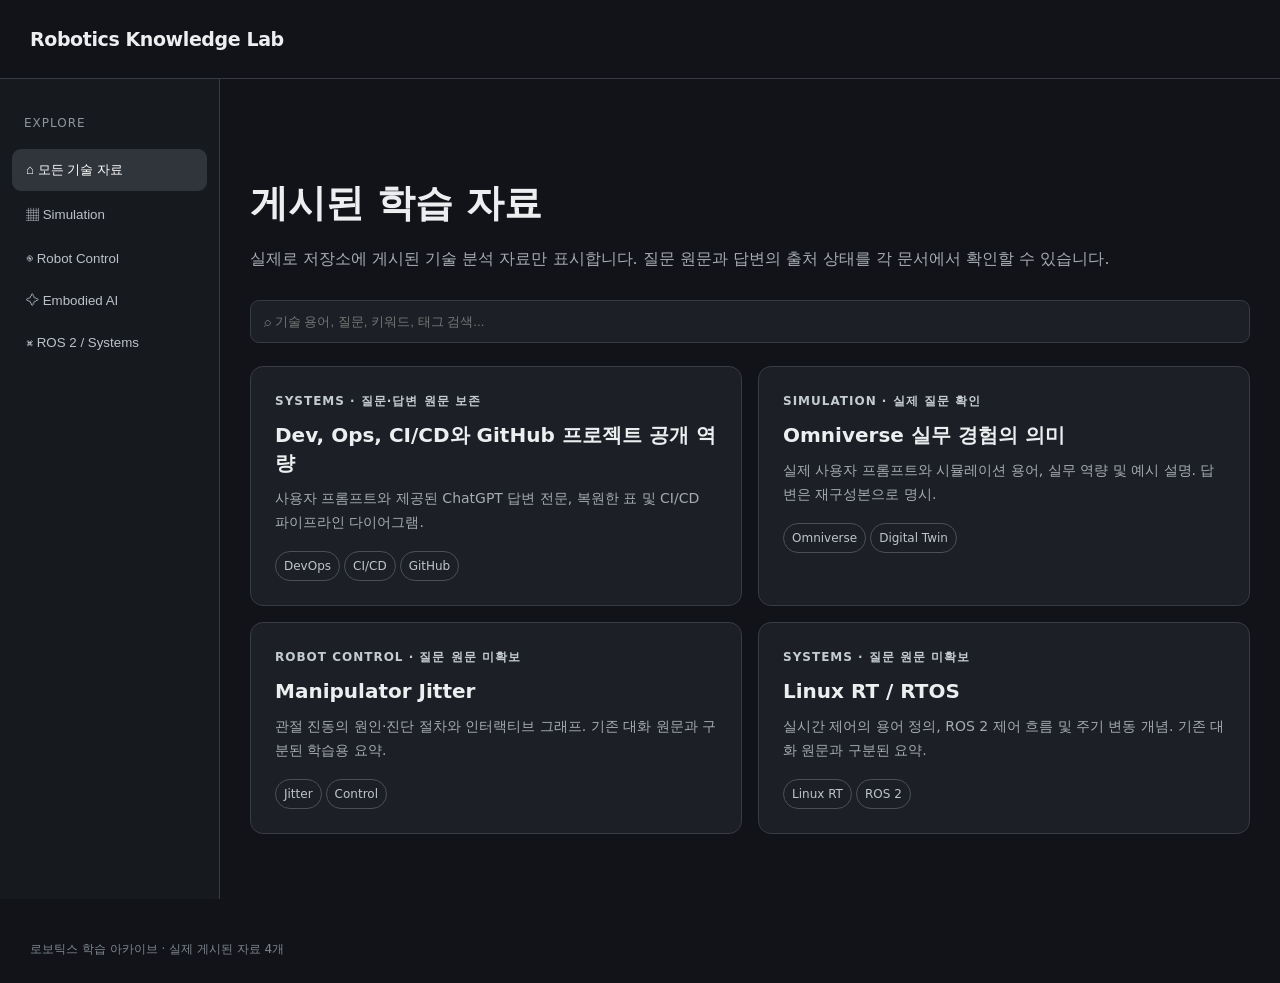
==== index.html @ 232a55b2 "feat: list original DevOps and CI/CD learning Q&A" ====
<!doctype html>
<html lang="ko"><head><meta charset="utf-8"><meta name="viewport" content="width=device-width,initial-scale=1">
<title>Robotics Knowledge Lab | 게시된 학습 자료</title>
<style>
:root{color-scheme:dark;--bg:#111318;--card:#1c1f25;--line:#373b42;--text:#eceef0;--muted:#a6abb3;--accent:#c4ccd2}
*{box-sizing:border-box}body{margin:0;background:var(--bg);font:16px/1.7 system-ui,-apple-system,"Noto Sans KR",sans-serif;color:var(--text)}
header,footer{padding:23px 30px}main{max-width:1120px;margin:auto;padding:28px 30px}.shell{display:grid;grid-template-columns:220px minmax(0,1fr);min-height:calc(100vh - 80px)}nav{background:#16191e;border-right:1px solid var(--line);padding:22px 12px}nav .navtitle{font-size:12px;letter-spacing:1px;color:#8f959e;padding:12px}nav button{display:block;text-align:left;width:100%;border:0;background:transparent;margin:3px 0;padding:12px 14px;color:#bdc2c9}nav button.active,nav button:hover{background:#30343b;color:white}header{border-bottom:1px solid var(--line)}header{border-bottom:1px solid var(--line)}.brand{font-size:19px;font-weight:750;letter-spacing:-.4px}h1{font-size:clamp(27px,4vw,38px);line-height:1.3;margin:35px 0 10px}p{color:var(--muted)}.bar{display:flex;gap:10px;margin:28px 0 23px;flex-wrap:wrap}input{min-width:210px;flex:1;background:var(--card);border:1px solid var(--line);color:var(--text);border-radius:9px;padding:13px}button{border:1px solid var(--line);border-radius:9px;padding:9px 14px;background:var(--card);color:var(--text);cursor:pointer}button.active{background:#3b4148;border-color:#747b83}.grid{display:grid;grid-template-columns:repeat(2,minmax(0,1fr));gap:16px}.article{display:block;text-decoration:none;color:inherit;border:1px solid var(--line);background:var(--card);padding:24px;border-radius:13px}.article:hover{border-color:#89949f}.category{color:var(--accent);font-size:12px;font-weight:700;letter-spacing:1px}.article h2{font-size:20px;line-height:1.4;margin:10px 0}.article p{font-size:14px;margin:0 0 16px}.tag{font-size:12px;color:#bfc4cd;border:1px solid #4b5058;border-radius:99px;padding:4px 8px;display:inline-block;margin-right:4px}footer{font-size:12px;color:#7e858e;padding-top:40px}@media(max-width:650px){.grid{grid-template-columns:1fr}.shell{display:block}nav{display:flex;overflow-x:auto;gap:4px;padding:9px}nav .navtitle{display:none}nav button{width:auto;white-space:nowrap}main,header,footer{padding-left:18px;padding-right:18px}}
</style></head><body><header><div class="brand">Robotics Knowledge Lab</div></header>
<div class="shell"><nav aria-label="기술 분야 탐색"><div class="navtitle">EXPLORE</div><button class="active" data-filter="all">⌂ 모든 기술 자료</button><button data-filter="Simulation">▦ Simulation</button><button data-filter="Control">◉ Robot Control</button><button data-filter="Embodied AI">✧ Embodied AI</button><button data-filter="Systems">⌘ ROS 2 / Systems</button></nav>
<main><h1>게시된 학습 자료</h1><p>실제로 저장소에 게시된 기술 분석 자료만 표시합니다. 질문 원문과 답변의 출처 상태를 각 문서에서 확인할 수 있습니다.</p>
<div class="bar"><input id="q" placeholder="⌕ 기술 용어, 질문, 키워드, 태그 검색..." aria-label="게시된 학습 자료 검색"></div>
<div class="grid" id="list">
<a class="article" data-category="Systems" data-search="dev ops devops ci cd cicd github readme release documentation repository management ros2 jetson 자동배포 형상관리" href="articles/devops-cicd-github-release.html"><div class="category">SYSTEMS · 질문·답변 원문 보존</div><h2>Dev, Ops, CI/CD와 GitHub 프로젝트 공개 역량</h2><p>사용자 프롬프트와 제공된 ChatGPT 답변 전문, 복원한 표 및 CI/CD 파이프라인 다이어그램.</p><span class="tag">DevOps</span><span class="tag">CI/CD</span><span class="tag">GitHub</span></a>

<a class="article" data-category="Simulation" data-search="omniverse 실무 경험 simulation isaac sim usd digital twin 물리 공정 물류 설비 질문 프롬프트" href="articles/omniverse-practical-experience.html"><div class="category">SIMULATION · 실제 질문 확인</div><h2>Omniverse 실무 경험의 의미</h2><p>실제 사용자 프롬프트와 시뮬레이션 용어, 실무 역량 및 예시 설명. 답변은 재구성본으로 명시.</p><span class="tag">Omniverse</span><span class="tag">Digital Twin</span></a>
<a class="article" data-category="Control" data-search="manipulator jitter robot control 진동 pid encoder 감쇠 그래프" href="articles/manipulator-jitter.html"><div class="category">ROBOT CONTROL · 질문 원문 미확보</div><h2>Manipulator Jitter</h2><p>관절 진동의 원인·진단 절차와 인터랙티브 그래프. 기존 대화 원문과 구분된 학습용 요약.</p><span class="tag">Jitter</span><span class="tag">Control</span></a>
<a class="article" data-category="Systems" data-search="linux rt rtos ros2 control latency deadline jitter 실시간 운영체제" href="articles/linux-rt-rtos.html"><div class="category">SYSTEMS · 질문 원문 미확보</div><h2>Linux RT / RTOS</h2><p>실시간 제어의 용어 정의, ROS 2 제어 흐름 및 주기 변동 개념. 기존 대화 원문과 구분된 요약.</p><span class="tag">Linux RT</span><span class="tag">ROS 2</span></a>
</div><p id="empty" hidden>일치하는 게시 자료가 없습니다.</p></main></div><footer>로보틱스 학습 아카이브 · 실제 게시된 자료 4개</footer>
<script>let cat="all";function filter(){let q=document.getElementById("q").value.trim().toLowerCase(),shown=0;document.querySelectorAll(".article").forEach(a=>{let yes=(cat==="all"||a.dataset.category===cat)&&(a.innerText.toLowerCase()+" "+a.dataset.search).includes(q);a.hidden=!yes;if(yes)shown++});document.getElementById("empty").hidden=shown>0}document.querySelector("#q").addEventListener("input",filter);document.querySelectorAll("[data-filter]").forEach(b=>b.addEventListener("click",()=>{cat=b.dataset.filter;document.querySelectorAll("[data-filter]").forEach(x=>x.classList.toggle("active",x===b));filter()}));</script></body></html>
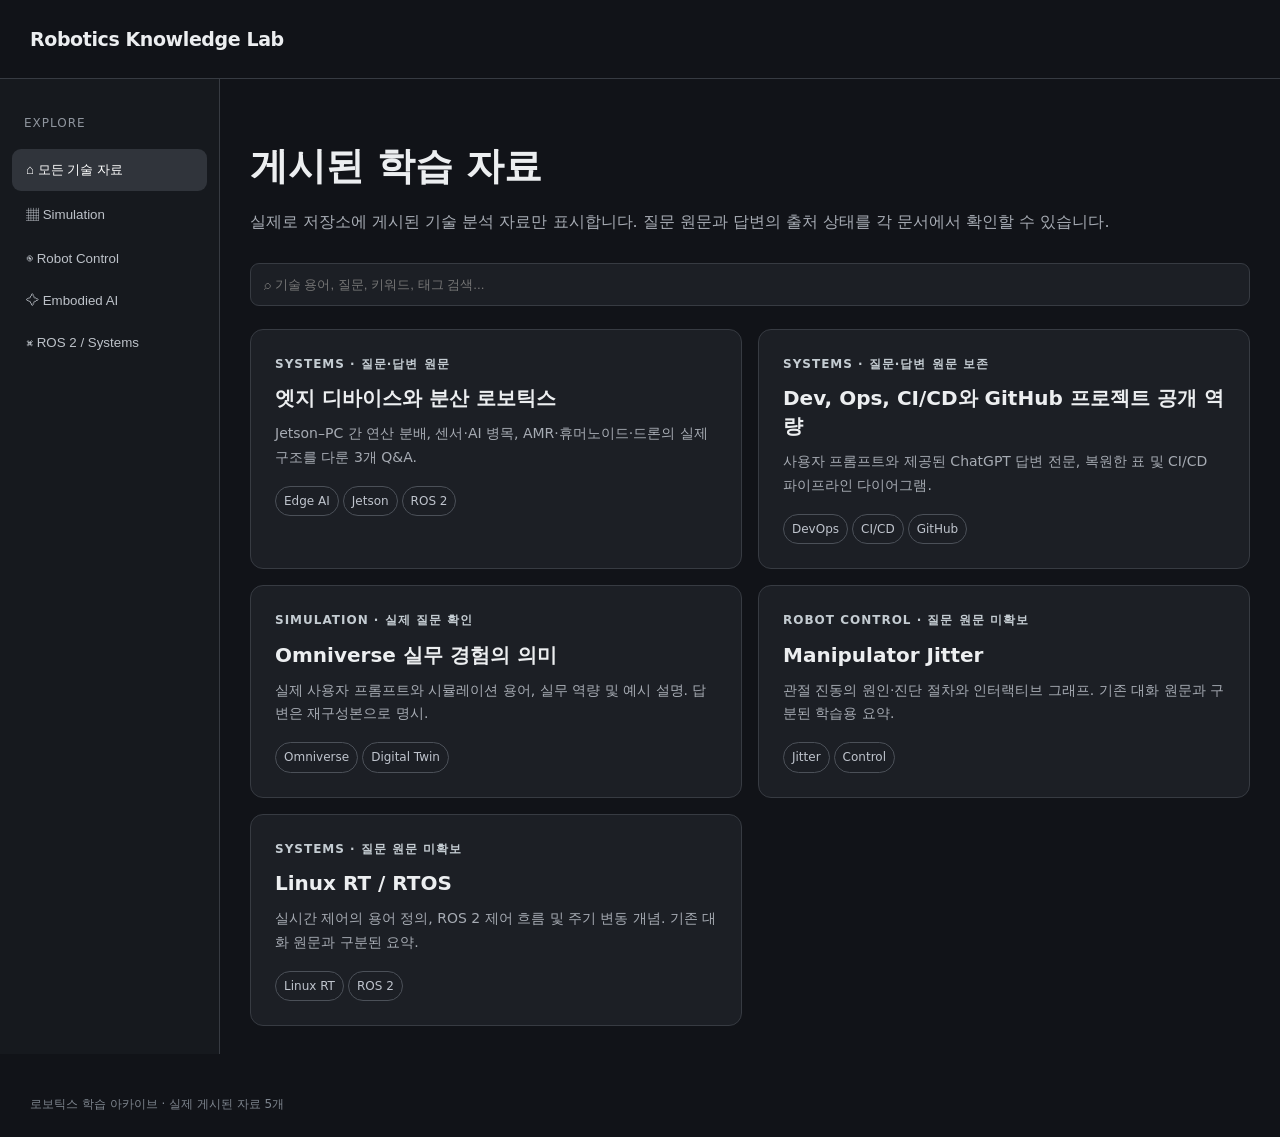
==== commit 6ea212f4: "feat: add edge robotics Q&A to published learning library" ====
--- a/index.html
+++ b/index.html
@@ -10,10 +10,12 @@
 <main><h1>게시된 학습 자료</h1><p>실제로 저장소에 게시된 기술 분석 자료만 표시합니다. 질문 원문과 답변의 출처 상태를 각 문서에서 확인할 수 있습니다.</p>
 <div class="bar"><input id="q" placeholder="⌕ 기술 용어, 질문, 키워드, 태그 검색..." aria-label="게시된 학습 자료 검색"></div>
 <div class="grid" id="list">
+<a class="article" data-category="Systems" data-search="엣지디바이스 엣지 컴퓨팅 jetson orin nano pc ros2 amr 휴머노이드 드론 distributed computing lidar yolo perception nav2" href="articles/edge-distributed-robotics.html"><div class="category">SYSTEMS · 질문·답변 원문</div><h2>엣지 디바이스와 분산 로보틱스</h2><p>Jetson–PC 간 연산 분배, 센서·AI 병목, AMR·휴머노이드·드론의 실제 구조를 다룬 3개 Q&A.</p><span class="tag">Edge AI</span><span class="tag">Jetson</span><span class="tag">ROS 2</span></a>
+
 <a class="article" data-category="Systems" data-search="dev ops devops ci cd cicd github readme release documentation repository management ros2 jetson 자동배포 형상관리" href="articles/devops-cicd-github-release.html"><div class="category">SYSTEMS · 질문·답변 원문 보존</div><h2>Dev, Ops, CI/CD와 GitHub 프로젝트 공개 역량</h2><p>사용자 프롬프트와 제공된 ChatGPT 답변 전문, 복원한 표 및 CI/CD 파이프라인 다이어그램.</p><span class="tag">DevOps</span><span class="tag">CI/CD</span><span class="tag">GitHub</span></a>
 
 <a class="article" data-category="Simulation" data-search="omniverse 실무 경험 simulation isaac sim usd digital twin 물리 공정 물류 설비 질문 프롬프트" href="articles/omniverse-practical-experience.html"><div class="category">SIMULATION · 실제 질문 확인</div><h2>Omniverse 실무 경험의 의미</h2><p>실제 사용자 프롬프트와 시뮬레이션 용어, 실무 역량 및 예시 설명. 답변은 재구성본으로 명시.</p><span class="tag">Omniverse</span><span class="tag">Digital Twin</span></a>
 <a class="article" data-category="Control" data-search="manipulator jitter robot control 진동 pid encoder 감쇠 그래프" href="articles/manipulator-jitter.html"><div class="category">ROBOT CONTROL · 질문 원문 미확보</div><h2>Manipulator Jitter</h2><p>관절 진동의 원인·진단 절차와 인터랙티브 그래프. 기존 대화 원문과 구분된 학습용 요약.</p><span class="tag">Jitter</span><span class="tag">Control</span></a>
 <a class="article" data-category="Systems" data-search="linux rt rtos ros2 control latency deadline jitter 실시간 운영체제" href="articles/linux-rt-rtos.html"><div class="category">SYSTEMS · 질문 원문 미확보</div><h2>Linux RT / RTOS</h2><p>실시간 제어의 용어 정의, ROS 2 제어 흐름 및 주기 변동 개념. 기존 대화 원문과 구분된 요약.</p><span class="tag">Linux RT</span><span class="tag">ROS 2</span></a>
-</div><p id="empty" hidden>일치하는 게시 자료가 없습니다.</p></main></div><footer>로보틱스 학습 아카이브 · 실제 게시된 자료 4개</footer>
+</div><p id="empty" hidden>일치하는 게시 자료가 없습니다.</p></main></div><footer>로보틱스 학습 아카이브 · 실제 게시된 자료 5개</footer>
 <script>let cat="all";function filter(){let q=document.getElementById("q").value.trim().toLowerCase(),shown=0;document.querySelectorAll(".article").forEach(a=>{let yes=(cat==="all"||a.dataset.category===cat)&&(a.innerText.toLowerCase()+" "+a.dataset.search).includes(q);a.hidden=!yes;if(yes)shown++});document.getElementById("empty").hidden=shown>0}document.querySelector("#q").addEventListener("input",filter);document.querySelectorAll("[data-filter]").forEach(b=>b.addEventListener("click",()=>{cat=b.dataset.filter;document.querySelectorAll("[data-filter]").forEach(x=>x.classList.toggle("active",x===b));filter()}));</script></body></html>
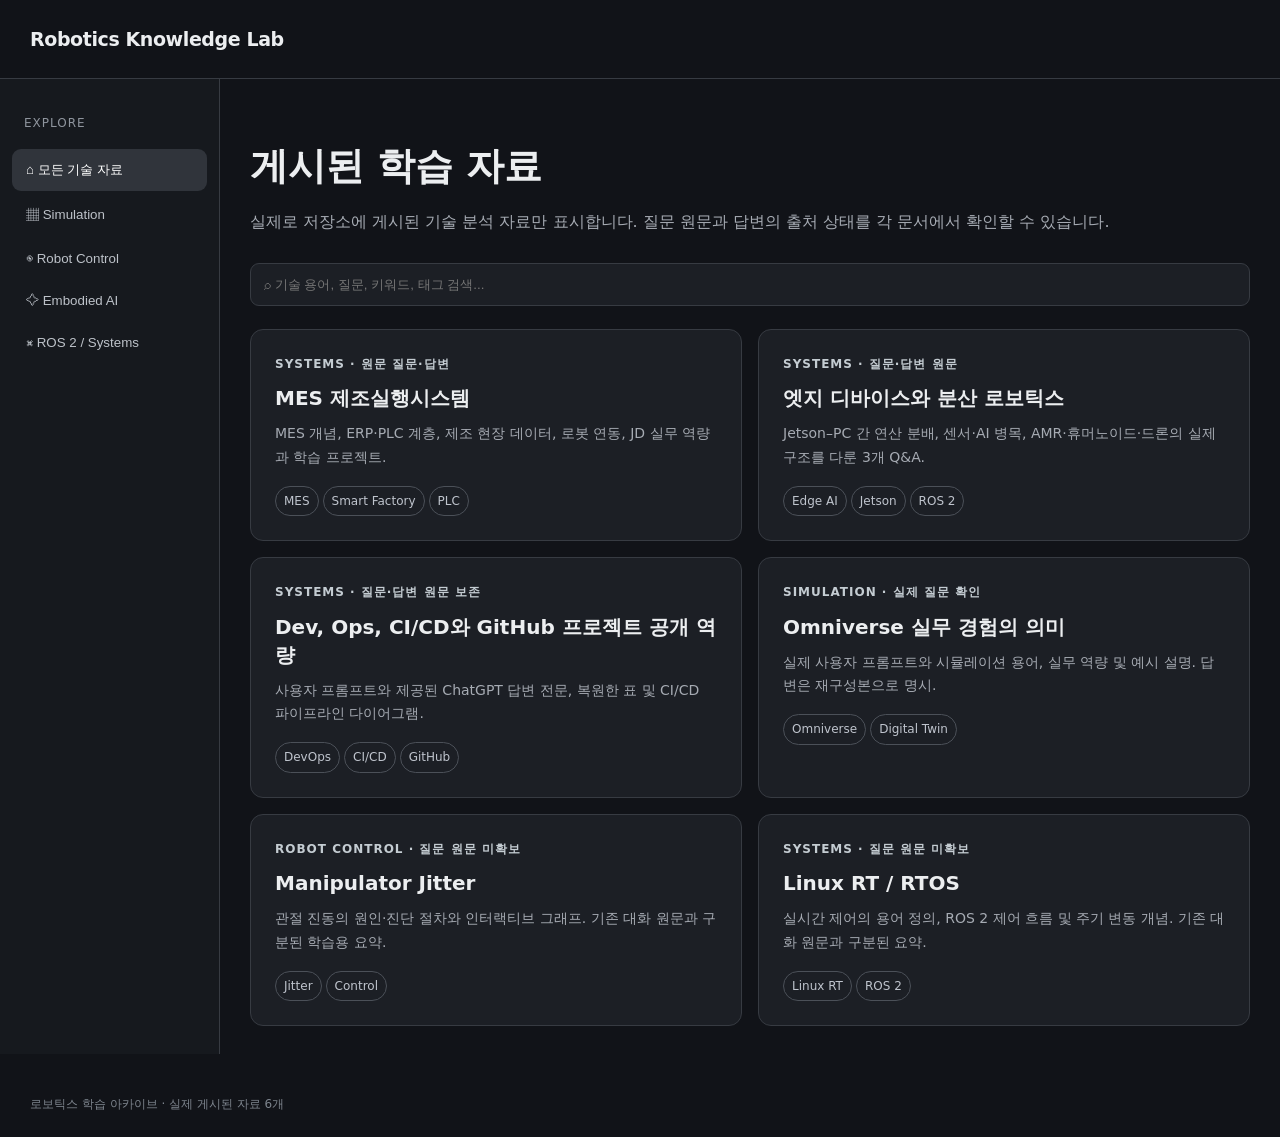
==== commit 86619c86: "feat: list MES learning article in Systems category" ====
--- a/index.html
+++ b/index.html
@@ -10,6 +10,8 @@
 <main><h1>게시된 학습 자료</h1><p>실제로 저장소에 게시된 기술 분석 자료만 표시합니다. 질문 원문과 답변의 출처 상태를 각 문서에서 확인할 수 있습니다.</p>
 <div class="bar"><input id="q" placeholder="⌕ 기술 용어, 질문, 키워드, 태그 검색..." aria-label="게시된 학습 자료 검색"></div>
 <div class="grid" id="list">
+<a class="article" data-category="Systems" data-search="mes manufacturing execution system 제조실행시스템 스마트팩토리 erp plc scada isa95 ros2 작업지시 품질 oee 생산 실적" href="articles/mes-manufacturing-execution-system.html"><div class="category">SYSTEMS · 원문 질문·답변</div><h2>MES 제조실행시스템</h2><p>MES 개념, ERP·PLC 계층, 제조 현장 데이터, 로봇 연동, JD 실무 역량과 학습 프로젝트.</p><span class="tag">MES</span><span class="tag">Smart Factory</span><span class="tag">PLC</span></a>
+
 <a class="article" data-category="Systems" data-search="엣지디바이스 엣지 컴퓨팅 jetson orin nano pc ros2 amr 휴머노이드 드론 distributed computing lidar yolo perception nav2" href="articles/edge-distributed-robotics.html"><div class="category">SYSTEMS · 질문·답변 원문</div><h2>엣지 디바이스와 분산 로보틱스</h2><p>Jetson–PC 간 연산 분배, 센서·AI 병목, AMR·휴머노이드·드론의 실제 구조를 다룬 3개 Q&A.</p><span class="tag">Edge AI</span><span class="tag">Jetson</span><span class="tag">ROS 2</span></a>
 
 <a class="article" data-category="Systems" data-search="dev ops devops ci cd cicd github readme release documentation repository management ros2 jetson 자동배포 형상관리" href="articles/devops-cicd-github-release.html"><div class="category">SYSTEMS · 질문·답변 원문 보존</div><h2>Dev, Ops, CI/CD와 GitHub 프로젝트 공개 역량</h2><p>사용자 프롬프트와 제공된 ChatGPT 답변 전문, 복원한 표 및 CI/CD 파이프라인 다이어그램.</p><span class="tag">DevOps</span><span class="tag">CI/CD</span><span class="tag">GitHub</span></a>
@@ -17,5 +19,5 @@
 <a class="article" data-category="Simulation" data-search="omniverse 실무 경험 simulation isaac sim usd digital twin 물리 공정 물류 설비 질문 프롬프트" href="articles/omniverse-practical-experience.html"><div class="category">SIMULATION · 실제 질문 확인</div><h2>Omniverse 실무 경험의 의미</h2><p>실제 사용자 프롬프트와 시뮬레이션 용어, 실무 역량 및 예시 설명. 답변은 재구성본으로 명시.</p><span class="tag">Omniverse</span><span class="tag">Digital Twin</span></a>
 <a class="article" data-category="Control" data-search="manipulator jitter robot control 진동 pid encoder 감쇠 그래프" href="articles/manipulator-jitter.html"><div class="category">ROBOT CONTROL · 질문 원문 미확보</div><h2>Manipulator Jitter</h2><p>관절 진동의 원인·진단 절차와 인터랙티브 그래프. 기존 대화 원문과 구분된 학습용 요약.</p><span class="tag">Jitter</span><span class="tag">Control</span></a>
 <a class="article" data-category="Systems" data-search="linux rt rtos ros2 control latency deadline jitter 실시간 운영체제" href="articles/linux-rt-rtos.html"><div class="category">SYSTEMS · 질문 원문 미확보</div><h2>Linux RT / RTOS</h2><p>실시간 제어의 용어 정의, ROS 2 제어 흐름 및 주기 변동 개념. 기존 대화 원문과 구분된 요약.</p><span class="tag">Linux RT</span><span class="tag">ROS 2</span></a>
-</div><p id="empty" hidden>일치하는 게시 자료가 없습니다.</p></main></div><footer>로보틱스 학습 아카이브 · 실제 게시된 자료 5개</footer>
+</div><p id="empty" hidden>일치하는 게시 자료가 없습니다.</p></main></div><footer>로보틱스 학습 아카이브 · 실제 게시된 자료 6개</footer>
 <script>let cat="all";function filter(){let q=document.getElementById("q").value.trim().toLowerCase(),shown=0;document.querySelectorAll(".article").forEach(a=>{let yes=(cat==="all"||a.dataset.category===cat)&&(a.innerText.toLowerCase()+" "+a.dataset.search).includes(q);a.hidden=!yes;if(yes)shown++});document.getElementById("empty").hidden=shown>0}document.querySelector("#q").addEventListener("input",filter);document.querySelectorAll("[data-filter]").forEach(b=>b.addEventListener("click",()=>{cat=b.dataset.filter;document.querySelectorAll("[data-filter]").forEach(x=>x.classList.toggle("active",x===b));filter()}));</script></body></html>
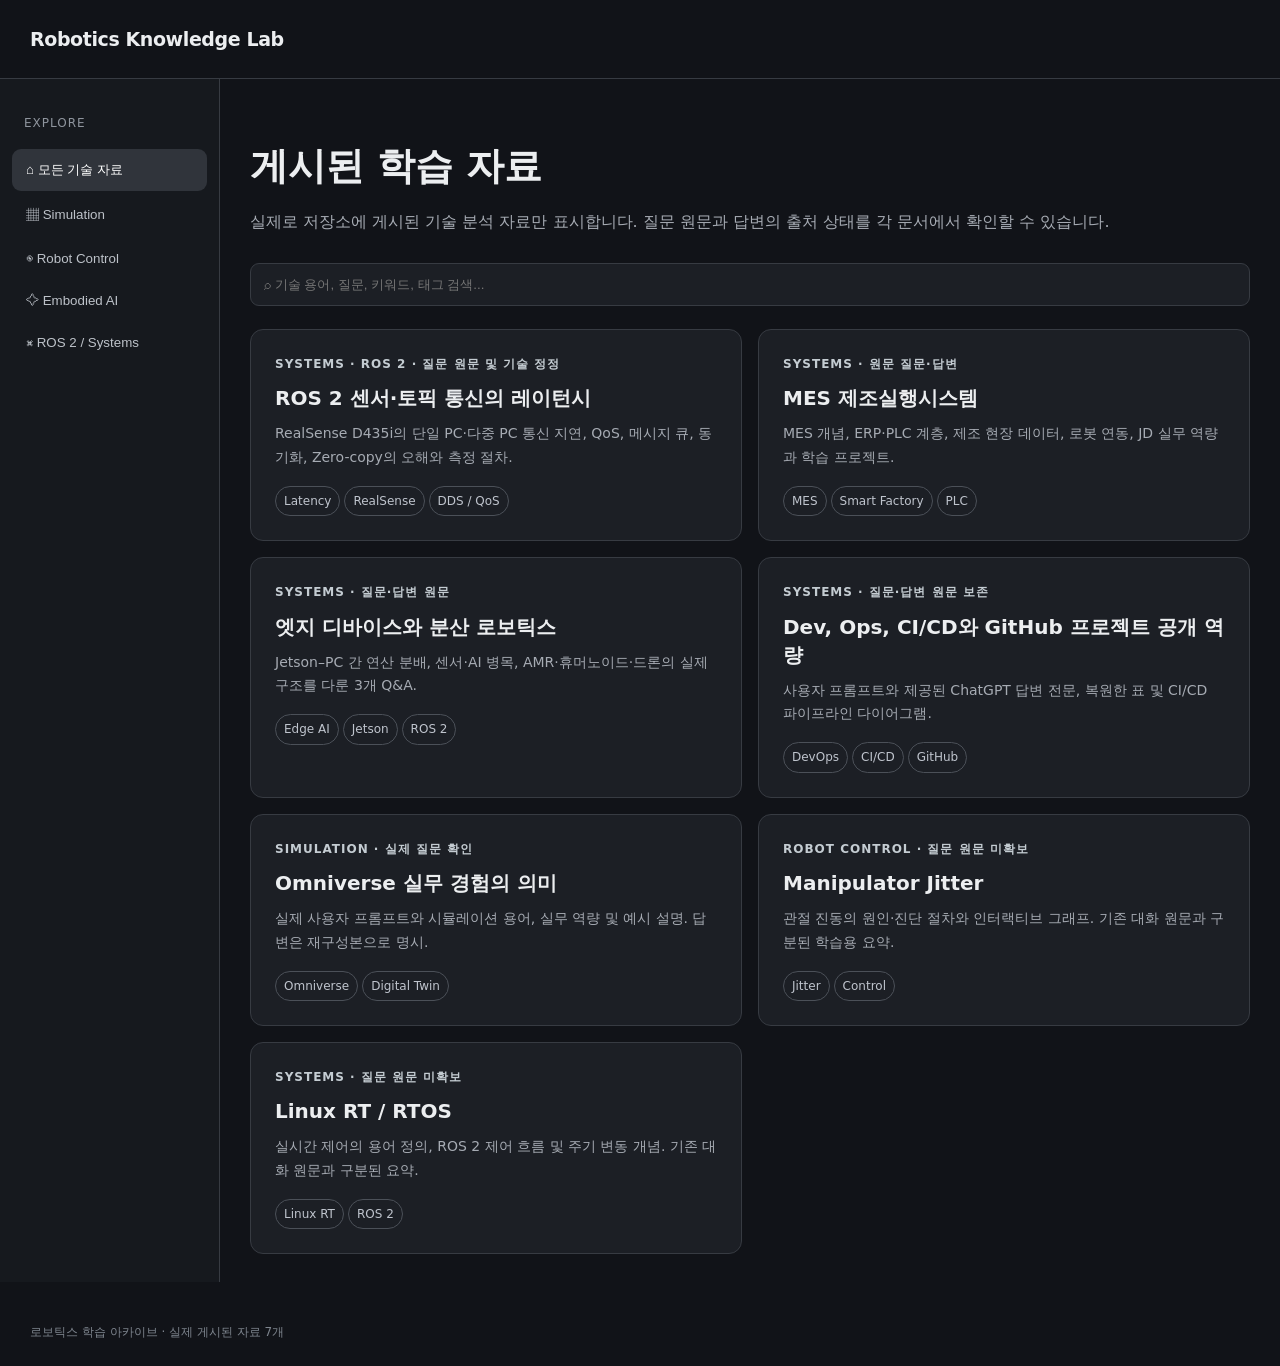
==== commit 55e0ff99: "docs: list ROS 2 sensor latency article in Systems catalog" ====
--- a/index.html
+++ b/index.html
@@ -4,12 +4,14 @@
 <style>
 :root{color-scheme:dark;--bg:#111318;--card:#1c1f25;--line:#373b42;--text:#eceef0;--muted:#a6abb3;--accent:#c4ccd2}
 *{box-sizing:border-box}body{margin:0;background:var(--bg);font:16px/1.7 system-ui,-apple-system,"Noto Sans KR",sans-serif;color:var(--text)}
-header,footer{padding:23px 30px}main{max-width:1120px;margin:auto;padding:28px 30px}.shell{display:grid;grid-template-columns:220px minmax(0,1fr);min-height:calc(100vh - 80px)}nav{background:#16191e;border-right:1px solid var(--line);padding:22px 12px}nav .navtitle{font-size:12px;letter-spacing:1px;color:#8f959e;padding:12px}nav button{display:block;text-align:left;width:100%;border:0;background:transparent;margin:3px 0;padding:12px 14px;color:#bdc2c9}nav button.active,nav button:hover{background:#30343b;color:white}header{border-bottom:1px solid var(--line)}header{border-bottom:1px solid var(--line)}.brand{font-size:19px;font-weight:750;letter-spacing:-.4px}h1{font-size:clamp(27px,4vw,38px);line-height:1.3;margin:35px 0 10px}p{color:var(--muted)}.bar{display:flex;gap:10px;margin:28px 0 23px;flex-wrap:wrap}input{min-width:210px;flex:1;background:var(--card);border:1px solid var(--line);color:var(--text);border-radius:9px;padding:13px}button{border:1px solid var(--line);border-radius:9px;padding:9px 14px;background:var(--card);color:var(--text);cursor:pointer}button.active{background:#3b4148;border-color:#747b83}.grid{display:grid;grid-template-columns:repeat(2,minmax(0,1fr));gap:16px}.article{display:block;text-decoration:none;color:inherit;border:1px solid var(--line);background:var(--card);padding:24px;border-radius:13px}.article:hover{border-color:#89949f}.category{color:var(--accent);font-size:12px;font-weight:700;letter-spacing:1px}.article h2{font-size:20px;line-height:1.4;margin:10px 0}.article p{font-size:14px;margin:0 0 16px}.tag{font-size:12px;color:#bfc4cd;border:1px solid #4b5058;border-radius:99px;padding:4px 8px;display:inline-block;margin-right:4px}footer{font-size:12px;color:#7e858e;padding-top:40px}@media(max-width:650px){.grid{grid-template-columns:1fr}.shell{display:block}nav{display:flex;overflow-x:auto;gap:4px;padding:9px}nav .navtitle{display:none}nav button{width:auto;white-space:nowrap}main,header,footer{padding-left:18px;padding-right:18px}}
+header,footer{padding:23px 30px}main{max-width:1120px;margin:auto;padding:28px 30px}.shell{display:grid;grid-template-columns:220px minmax(0,1fr);min-height:calc(100vh - 80px)}nav{background:#16191e;border-right:1px solid var(--line);padding:22px 12px}nav .navtitle{font-size:12px;letter-spacing:1px;color:#8f959e;padding:12px}nav button{display:block;text-align:left;width:100%;border:0;background:transparent;margin:3px 0;padding:12px 14px;color:#bdc2c9}nav button.active,nav button:hover{background:#30343b;color:white}header{border-bottom:1px solid var(--line)}header{border-bottom:1px solid var(--line)}.brand{font-size:19px;font-weight:750;letter-spacing:-.4px}h1{font-size:clamp(27px,4vw,38px);line-height:1.3;margin:35px 0 10px}p{color:var(--muted)}.bar{display:flex;gap:10px;margin:28px 0 23px;flex-wrap:wrap}input{min-width:210px;flex:1;background:var(--card);border:1px solid var(--line);color:var(--text);border-radius:9px;padding:13px}button{border:1px solid var(--line);border-radius:9px;padding:9px 14px;background:var(--card);color:var(--text);cursor:pointer}button.active{background:#3b4148;border-color:#747b83}.grid{display:grid;grid-template-columns:repeat(2,minmax(0,1fr));gap:16px}.article{display:block;text-decoration:none;color:inherit;border:1px solid var(--line);background:var(--card);padding:24px;border-radius:13px}.article[hidden],#empty[hidden]{display:none!important}.article:hover{border-color:#89949f}.category{color:var(--accent);font-size:12px;font-weight:700;letter-spacing:1px}.article h2{font-size:20px;line-height:1.4;margin:10px 0}.article p{font-size:14px;margin:0 0 16px}.tag{font-size:12px;color:#bfc4cd;border:1px solid #4b5058;border-radius:99px;padding:4px 8px;display:inline-block;margin-right:4px}footer{font-size:12px;color:#7e858e;padding-top:40px}@media(max-width:650px){.grid{grid-template-columns:1fr}.shell{display:block}nav{display:flex;overflow-x:auto;gap:4px;padding:9px}nav .navtitle{display:none}nav button{width:auto;white-space:nowrap}main,header,footer{padding-left:18px;padding-right:18px}}
 </style></head><body><header><div class="brand">Robotics Knowledge Lab</div></header>
 <div class="shell"><nav aria-label="기술 분야 탐색"><div class="navtitle">EXPLORE</div><button class="active" data-filter="all">⌂ 모든 기술 자료</button><button data-filter="Simulation">▦ Simulation</button><button data-filter="Control">◉ Robot Control</button><button data-filter="Embodied AI">✧ Embodied AI</button><button data-filter="Systems">⌘ ROS 2 / Systems</button></nav>
 <main><h1>게시된 학습 자료</h1><p>실제로 저장소에 게시된 기술 분석 자료만 표시합니다. 질문 원문과 답변의 출처 상태를 각 문서에서 확인할 수 있습니다.</p>
 <div class="bar"><input id="q" placeholder="⌕ 기술 용어, 질문, 키워드, 태그 검색..." aria-label="게시된 학습 자료 검색"></div>
 <div class="grid" id="list">
+<a class="article" data-category="Systems" data-search="레이턴시 latency ros2 realsense d435i 센서 카메라 프레임 imu dds qos intra-process zero copy multi pc network wifi 분산통신 jitter" href="articles/ros2-sensor-topic-latency.html"><div class="category">SYSTEMS · ROS 2 · 질문 원문 및 기술 정정</div><h2>ROS 2 센서·토픽 통신의 레이턴시</h2><p>RealSense D435i의 단일 PC·다중 PC 통신 지연, QoS, 메시지 큐, 동기화, Zero-copy의 오해와 측정 절차.</p><span class="tag">Latency</span><span class="tag">RealSense</span><span class="tag">DDS / QoS</span></a>
+
 <a class="article" data-category="Systems" data-search="mes manufacturing execution system 제조실행시스템 스마트팩토리 erp plc scada isa95 ros2 작업지시 품질 oee 생산 실적" href="articles/mes-manufacturing-execution-system.html"><div class="category">SYSTEMS · 원문 질문·답변</div><h2>MES 제조실행시스템</h2><p>MES 개념, ERP·PLC 계층, 제조 현장 데이터, 로봇 연동, JD 실무 역량과 학습 프로젝트.</p><span class="tag">MES</span><span class="tag">Smart Factory</span><span class="tag">PLC</span></a>
 
 <a class="article" data-category="Systems" data-search="엣지디바이스 엣지 컴퓨팅 jetson orin nano pc ros2 amr 휴머노이드 드론 distributed computing lidar yolo perception nav2" href="articles/edge-distributed-robotics.html"><div class="category">SYSTEMS · 질문·답변 원문</div><h2>엣지 디바이스와 분산 로보틱스</h2><p>Jetson–PC 간 연산 분배, 센서·AI 병목, AMR·휴머노이드·드론의 실제 구조를 다룬 3개 Q&A.</p><span class="tag">Edge AI</span><span class="tag">Jetson</span><span class="tag">ROS 2</span></a>
@@ -19,5 +21,5 @@
 <a class="article" data-category="Simulation" data-search="omniverse 실무 경험 simulation isaac sim usd digital twin 물리 공정 물류 설비 질문 프롬프트" href="articles/omniverse-practical-experience.html"><div class="category">SIMULATION · 실제 질문 확인</div><h2>Omniverse 실무 경험의 의미</h2><p>실제 사용자 프롬프트와 시뮬레이션 용어, 실무 역량 및 예시 설명. 답변은 재구성본으로 명시.</p><span class="tag">Omniverse</span><span class="tag">Digital Twin</span></a>
 <a class="article" data-category="Control" data-search="manipulator jitter robot control 진동 pid encoder 감쇠 그래프" href="articles/manipulator-jitter.html"><div class="category">ROBOT CONTROL · 질문 원문 미확보</div><h2>Manipulator Jitter</h2><p>관절 진동의 원인·진단 절차와 인터랙티브 그래프. 기존 대화 원문과 구분된 학습용 요약.</p><span class="tag">Jitter</span><span class="tag">Control</span></a>
 <a class="article" data-category="Systems" data-search="linux rt rtos ros2 control latency deadline jitter 실시간 운영체제" href="articles/linux-rt-rtos.html"><div class="category">SYSTEMS · 질문 원문 미확보</div><h2>Linux RT / RTOS</h2><p>실시간 제어의 용어 정의, ROS 2 제어 흐름 및 주기 변동 개념. 기존 대화 원문과 구분된 요약.</p><span class="tag">Linux RT</span><span class="tag">ROS 2</span></a>
-</div><p id="empty" hidden>일치하는 게시 자료가 없습니다.</p></main></div><footer>로보틱스 학습 아카이브 · 실제 게시된 자료 6개</footer>
-<script>let cat="all";function filter(){let q=document.getElementById("q").value.trim().toLowerCase(),shown=0;document.querySelectorAll(".article").forEach(a=>{let yes=(cat==="all"||a.dataset.category===cat)&&(a.innerText.toLowerCase()+" "+a.dataset.search).includes(q);a.hidden=!yes;if(yes)shown++});document.getElementById("empty").hidden=shown>0}document.querySelector("#q").addEventListener("input",filter);document.querySelectorAll("[data-filter]").forEach(b=>b.addEventListener("click",()=>{cat=b.dataset.filter;document.querySelectorAll("[data-filter]").forEach(x=>x.classList.toggle("active",x===b));filter()}));</script></body></html>+</div><p id="empty" hidden>일치하는 게시 자료가 없습니다.</p></main></div><footer>로보틱스 학습 아카이브 · 실제 게시된 자료 <span id="total-count"></span>개</footer>
+<script>let cat="all";document.getElementById("total-count").textContent=document.querySelectorAll(".article").length;function filter(){let q=document.getElementById("q").value.trim().toLowerCase(),shown=0;document.querySelectorAll(".article").forEach(a=>{let yes=(cat==="all"||a.dataset.category===cat)&&(a.innerText.toLowerCase()+" "+a.dataset.search).includes(q);a.hidden=!yes;if(yes)shown++});document.getElementById("empty").hidden=shown>0}document.querySelector("#q").addEventListener("input",filter);document.querySelectorAll("[data-filter]").forEach(b=>b.addEventListener("click",()=>{cat=b.dataset.filter;document.querySelectorAll("[data-filter]").forEach(x=>x.classList.toggle("active",x===b));filter()}));</script></body></html>
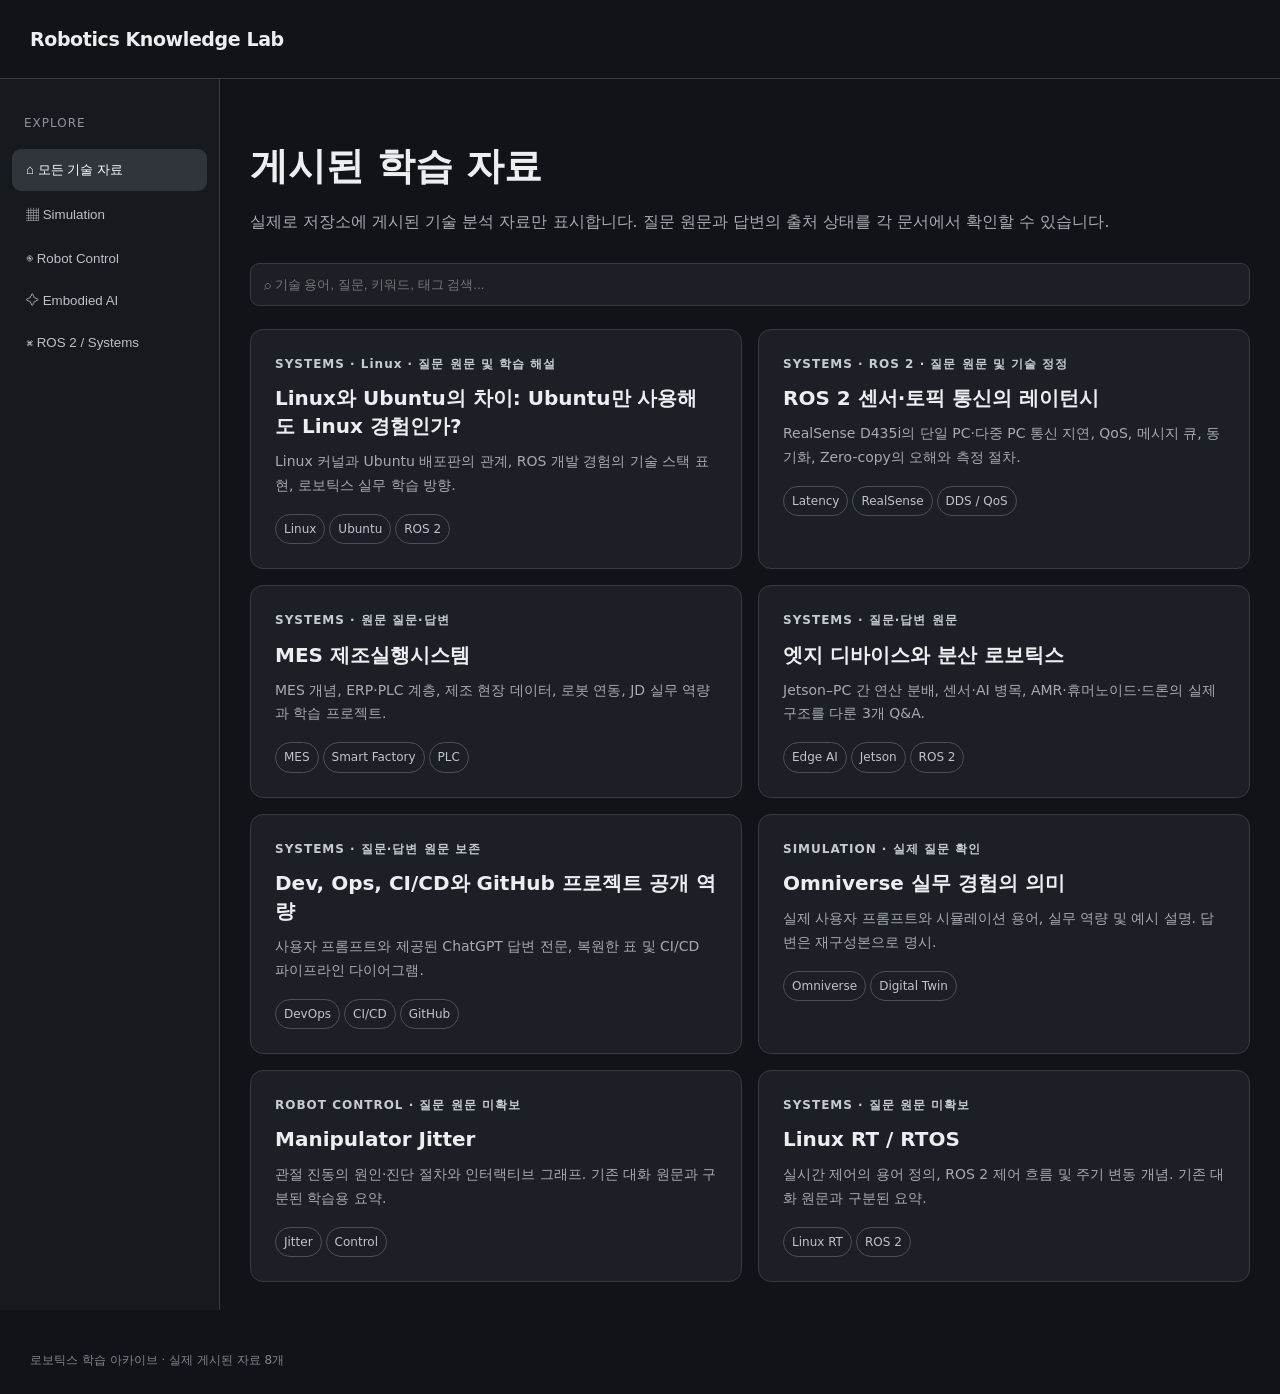
==== commit 459377f6: "docs: index Linux and Ubuntu article" ====
--- a/index.html
+++ b/index.html
@@ -10,6 +10,8 @@
 <main><h1>게시된 학습 자료</h1><p>실제로 저장소에 게시된 기술 분석 자료만 표시합니다. 질문 원문과 답변의 출처 상태를 각 문서에서 확인할 수 있습니다.</p>
 <div class="bar"><input id="q" placeholder="⌕ 기술 용어, 질문, 키워드, 태그 검색..." aria-label="게시된 학습 자료 검색"></div>
 <div class="grid" id="list">
+<a class="article" data-category="Systems" data-search="linux ubuntu 리눅스 우분투 배포판 kernel 커널 ros2 humble noetic apt bash shell udev systemd robot development 이력서" href="articles/linux-vs-ubuntu-robotics.html"><div class="category">SYSTEMS · Linux · 질문 원문 및 학습 해설</div><h2>Linux와 Ubuntu의 차이: Ubuntu만 사용해도 Linux 경험인가?</h2><p>Linux 커널과 Ubuntu 배포판의 관계, ROS 개발 경험의 기술 스택 표현, 로보틱스 실무 학습 방향.</p><span class="tag">Linux</span><span class="tag">Ubuntu</span><span class="tag">ROS 2</span></a>
+
 <a class="article" data-category="Systems" data-search="레이턴시 latency ros2 realsense d435i 센서 카메라 프레임 imu dds qos intra-process zero copy multi pc network wifi 분산통신 jitter" href="articles/ros2-sensor-topic-latency.html"><div class="category">SYSTEMS · ROS 2 · 질문 원문 및 기술 정정</div><h2>ROS 2 센서·토픽 통신의 레이턴시</h2><p>RealSense D435i의 단일 PC·다중 PC 통신 지연, QoS, 메시지 큐, 동기화, Zero-copy의 오해와 측정 절차.</p><span class="tag">Latency</span><span class="tag">RealSense</span><span class="tag">DDS / QoS</span></a>
 
 <a class="article" data-category="Systems" data-search="mes manufacturing execution system 제조실행시스템 스마트팩토리 erp plc scada isa95 ros2 작업지시 품질 oee 생산 실적" href="articles/mes-manufacturing-execution-system.html"><div class="category">SYSTEMS · 원문 질문·답변</div><h2>MES 제조실행시스템</h2><p>MES 개념, ERP·PLC 계층, 제조 현장 데이터, 로봇 연동, JD 실무 역량과 학습 프로젝트.</p><span class="tag">MES</span><span class="tag">Smart Factory</span><span class="tag">PLC</span></a>
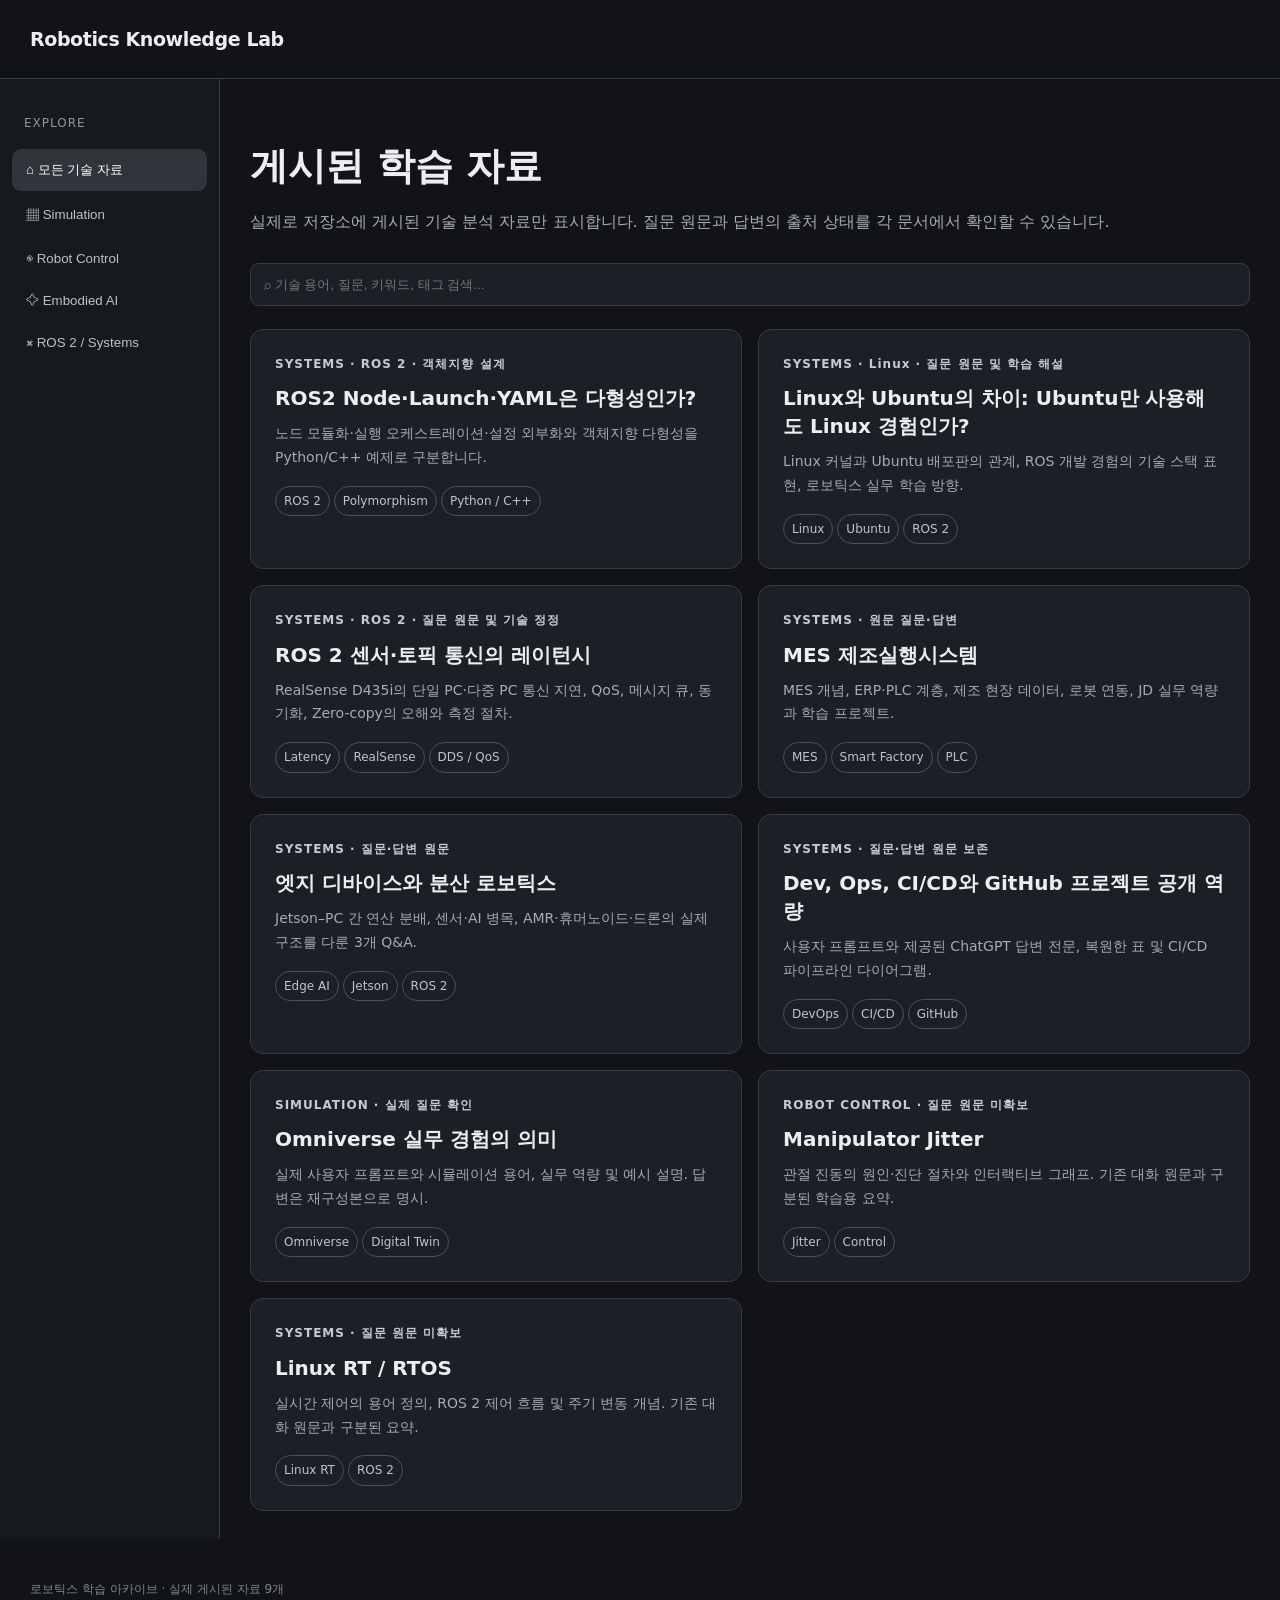
==== commit 543e7707: "docs: add ROS2 polymorphism article to index" ====
--- a/index.html
+++ b/index.html
@@ -10,6 +10,8 @@
 <main><h1>게시된 학습 자료</h1><p>실제로 저장소에 게시된 기술 분석 자료만 표시합니다. 질문 원문과 답변의 출처 상태를 각 문서에서 확인할 수 있습니다.</p>
 <div class="bar"><input id="q" placeholder="⌕ 기술 용어, 질문, 키워드, 태그 검색..." aria-label="게시된 학습 자료 검색"></div>
 <div class="grid" id="list">
+<a class="article" data-category="Systems" data-search="ros2 다형성 polymorphism node launch yaml python c++ oop pluginlib strategy 인터페이스 모듈화 오케스트레이션" href="articles/ros2-polymorphism-nodes-launch-yaml.html"><div class="category">SYSTEMS · ROS 2 · 객체지향 설계</div><h2>ROS2 Node·Launch·YAML은 다형성인가?</h2><p>노드 모듈화·실행 오케스트레이션·설정 외부화와 객체지향 다형성을 Python/C++ 예제로 구분합니다.</p><span class="tag">ROS 2</span><span class="tag">Polymorphism</span><span class="tag">Python / C++</span></a>
+
 <a class="article" data-category="Systems" data-search="linux ubuntu 리눅스 우분투 배포판 kernel 커널 ros2 humble noetic apt bash shell udev systemd robot development 이력서" href="articles/linux-vs-ubuntu-robotics.html"><div class="category">SYSTEMS · Linux · 질문 원문 및 학습 해설</div><h2>Linux와 Ubuntu의 차이: Ubuntu만 사용해도 Linux 경험인가?</h2><p>Linux 커널과 Ubuntu 배포판의 관계, ROS 개발 경험의 기술 스택 표현, 로보틱스 실무 학습 방향.</p><span class="tag">Linux</span><span class="tag">Ubuntu</span><span class="tag">ROS 2</span></a>
 
 <a class="article" data-category="Systems" data-search="레이턴시 latency ros2 realsense d435i 센서 카메라 프레임 imu dds qos intra-process zero copy multi pc network wifi 분산통신 jitter" href="articles/ros2-sensor-topic-latency.html"><div class="category">SYSTEMS · ROS 2 · 질문 원문 및 기술 정정</div><h2>ROS 2 센서·토픽 통신의 레이턴시</h2><p>RealSense D435i의 단일 PC·다중 PC 통신 지연, QoS, 메시지 큐, 동기화, Zero-copy의 오해와 측정 절차.</p><span class="tag">Latency</span><span class="tag">RealSense</span><span class="tag">DDS / QoS</span></a>
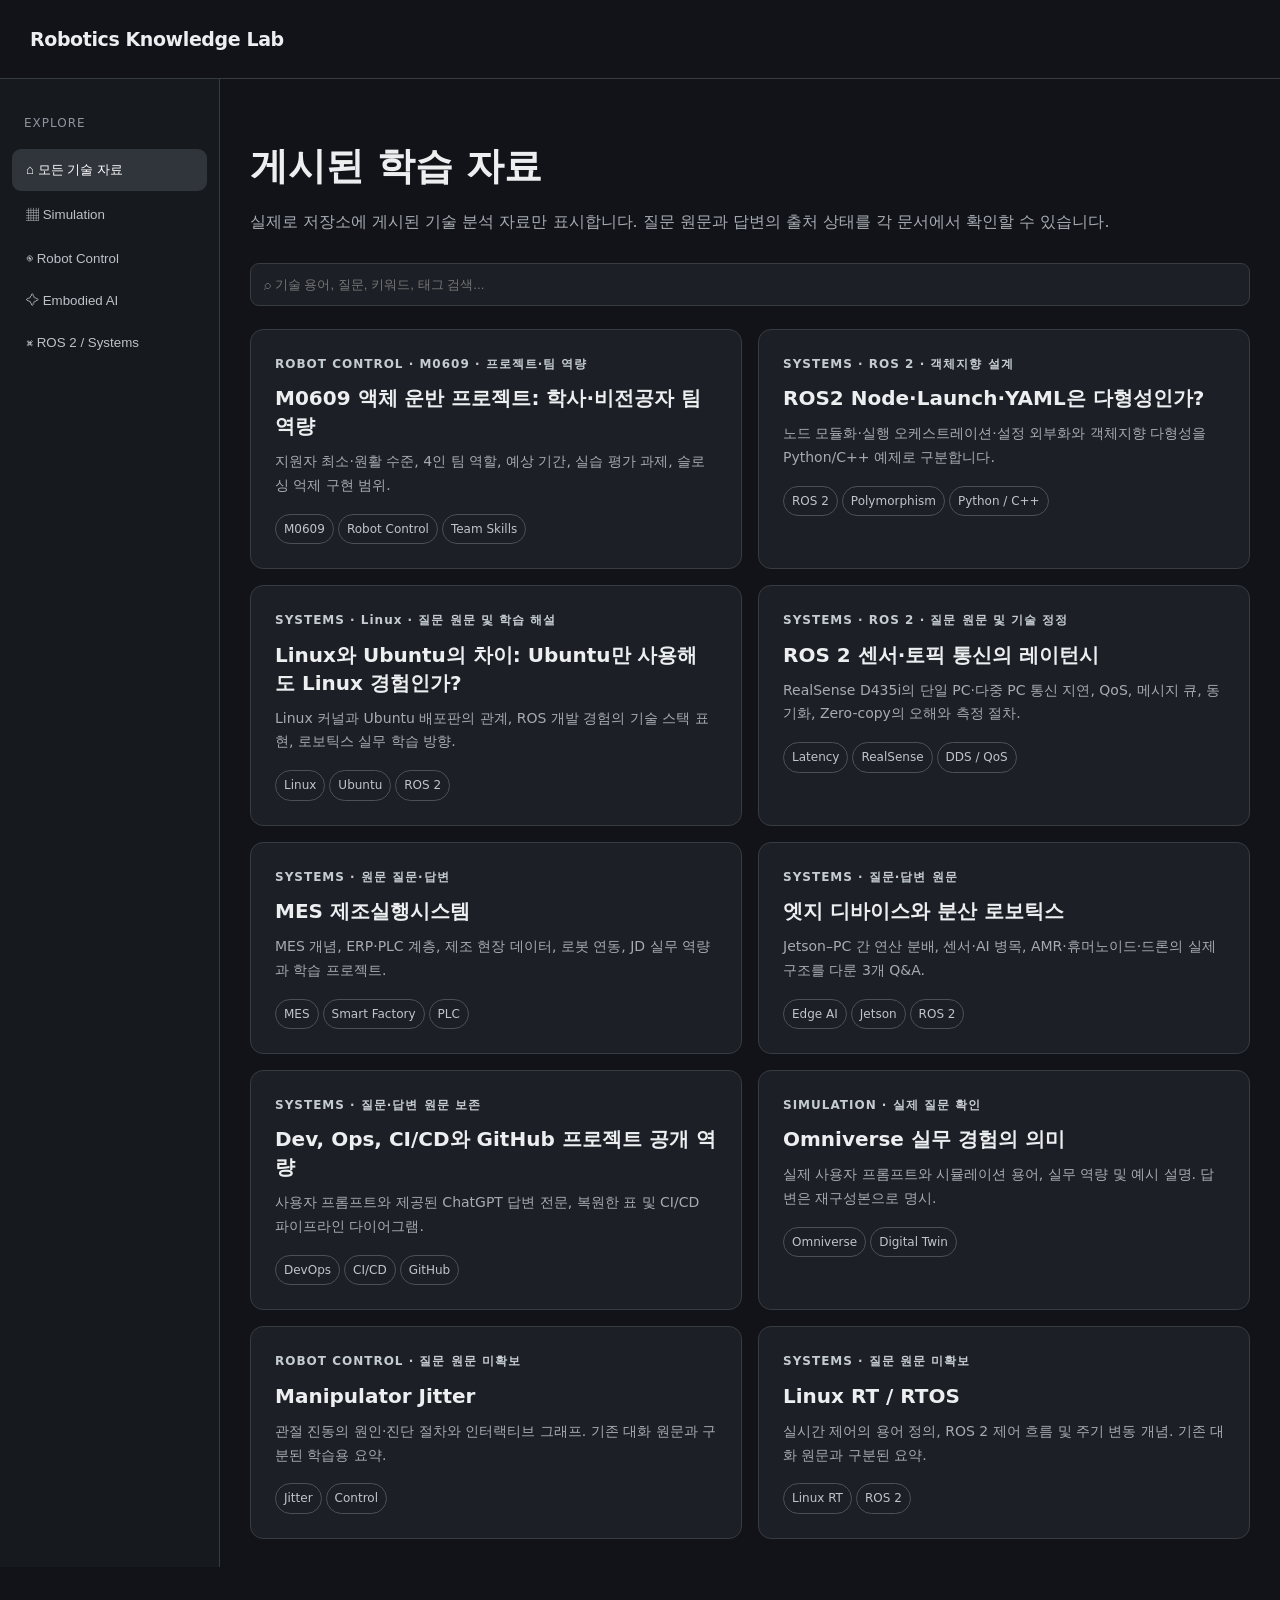
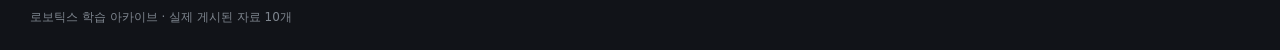
==== commit d796d0a8: "site: add M0609 project skills article to Control listing" ====
--- a/index.html
+++ b/index.html
@@ -10,6 +10,8 @@
 <main><h1>게시된 학습 자료</h1><p>실제로 저장소에 게시된 기술 분석 자료만 표시합니다. 질문 원문과 답변의 출처 상태를 각 문서에서 확인할 수 있습니다.</p>
 <div class="bar"><input id="q" placeholder="⌕ 기술 용어, 질문, 키워드, 태그 검색..." aria-label="게시된 학습 자료 검색"></div>
 <div class="grid" id="list">
+<a class="article" data-category="Control" data-search="m0609 두산 협동로봇 액체 운반 트레이 슬로싱 sloshing 중력 보상 관절 토크 팀 프로젝트 학사 비전공자 Python ROS2 최소역량 필요지식 팀구성 지원자" href="articles/m0609-liquid-transport-team-skills.html"><div class="category">ROBOT CONTROL · M0609 · 프로젝트·팀 역량</div><h2>M0609 액체 운반 프로젝트: 학사·비전공자 팀 역량</h2><p>지원자 최소·원활 수준, 4인 팀 역할, 예상 기간, 실습 평가 과제, 슬로싱 억제 구현 범위.</p><span class="tag">M0609</span><span class="tag">Robot Control</span><span class="tag">Team Skills</span></a>
+
 <a class="article" data-category="Systems" data-search="ros2 다형성 polymorphism node launch yaml python c++ oop pluginlib strategy 인터페이스 모듈화 오케스트레이션" href="articles/ros2-polymorphism-nodes-launch-yaml.html"><div class="category">SYSTEMS · ROS 2 · 객체지향 설계</div><h2>ROS2 Node·Launch·YAML은 다형성인가?</h2><p>노드 모듈화·실행 오케스트레이션·설정 외부화와 객체지향 다형성을 Python/C++ 예제로 구분합니다.</p><span class="tag">ROS 2</span><span class="tag">Polymorphism</span><span class="tag">Python / C++</span></a>
 
 <a class="article" data-category="Systems" data-search="linux ubuntu 리눅스 우분투 배포판 kernel 커널 ros2 humble noetic apt bash shell udev systemd robot development 이력서" href="articles/linux-vs-ubuntu-robotics.html"><div class="category">SYSTEMS · Linux · 질문 원문 및 학습 해설</div><h2>Linux와 Ubuntu의 차이: Ubuntu만 사용해도 Linux 경험인가?</h2><p>Linux 커널과 Ubuntu 배포판의 관계, ROS 개발 경험의 기술 스택 표현, 로보틱스 실무 학습 방향.</p><span class="tag">Linux</span><span class="tag">Ubuntu</span><span class="tag">ROS 2</span></a>
